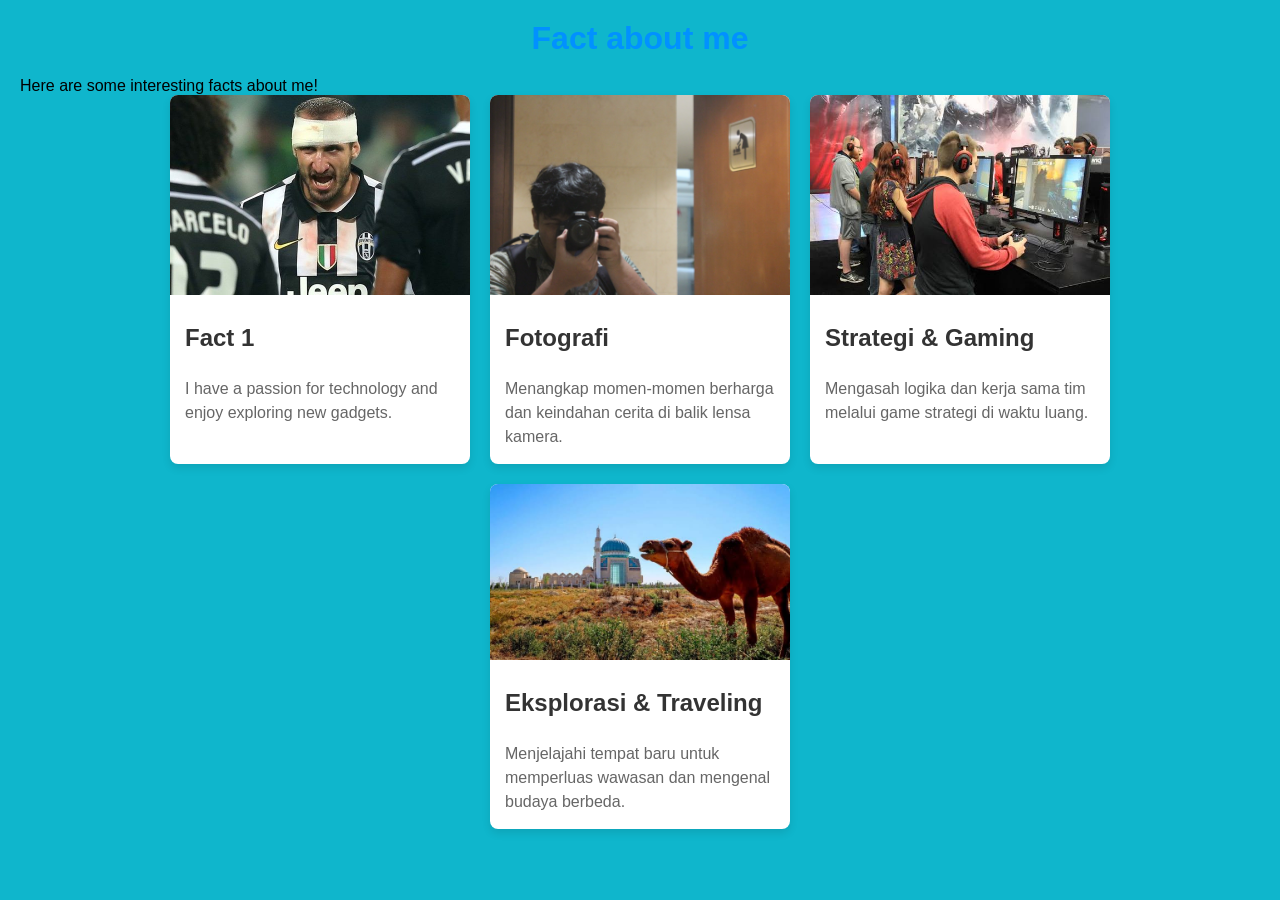
==== fact.html @ ef8ce2d4 "commit" ====
<!DOCTYPE html>
<html lang="en">
<head>
    <meta charset="UTF-8">      
    <meta name="viewport" content="width=device-width, initial-scale=1.0">
    <title>Fact about me</title>
    <link rel="stylesheet" href="fact.css">
</head>
<body>
     <h1>Fact about me</h1>
     <p>Here are some interesting facts about me!</p>
    <div class="container">
           
        <div class="card">
            <img src="kakang.jpg" alt="Description of image">
            <div class="card-content">
                <h2>Fact 1</h2>
                <p>I have a passion for technology and enjoy exploring new gadgets.</p>
            </div>
         </div>

        <div class="card">
    <img src="photography.jpg" alt="Fotografi">
    <div class="card-content">
        <h2>Fotografi</h2>
        <p>Menangkap momen-momen berharga dan keindahan cerita di balik lensa kamera.</p>
    </div>
</div>

<div class="card">
    <img src="gaming.jpg" alt="Gaming">
    <div class="card-content">
        <h2>Strategi & Gaming</h2>
        <p>Mengasah logika dan kerja sama tim melalui game strategi di waktu luang.</p>
    </div>
</div>

<div class="card">
    <img src="traveling.jpg" alt="Traveling">
    <div class="card-content">
        <h2>Eksplorasi & Traveling</h2>
        <p>Menjelajahi tempat baru untuk memperluas wawasan dan mengenal budaya berbeda.</p>
    </div>
</div>


    </div>

</body>
</html>
---- fact.css ----
*{
    margin: 0;
    padding: 0;
    box-sizing: border-box;
}

body {
    font-family: Arial, sans-serif;
    background-color: #0fb6cc;
    padding: 20px;
}

.container {
    display: flex;
    flex-wrap: wrap;
    gap: 20px;
    justify-content: center;
}

h1 {
    text-align: center;
    margin-bottom: 20px;
    color: #0191ff;
}

.card {
    background-color: #fff;
    border-radius: 8px;
    box-shadow: 0 4px 8px rgba(0, 0, 0, 0.1);
    overflow: hidden;
    width: 300px;
    transition: transform 0.3s ease;
}

.card img {
    width: 100%;
    height: auto;
    object-fit: cover;
}

.card-content h2 {
    font-size: 1.5em;
    margin: 10px 0;
    color: #333;
    padding: 15px;
}

.card-content p {
    padding: 0 15px 15px;
    color: #666;
    line-height: 1.5;
}
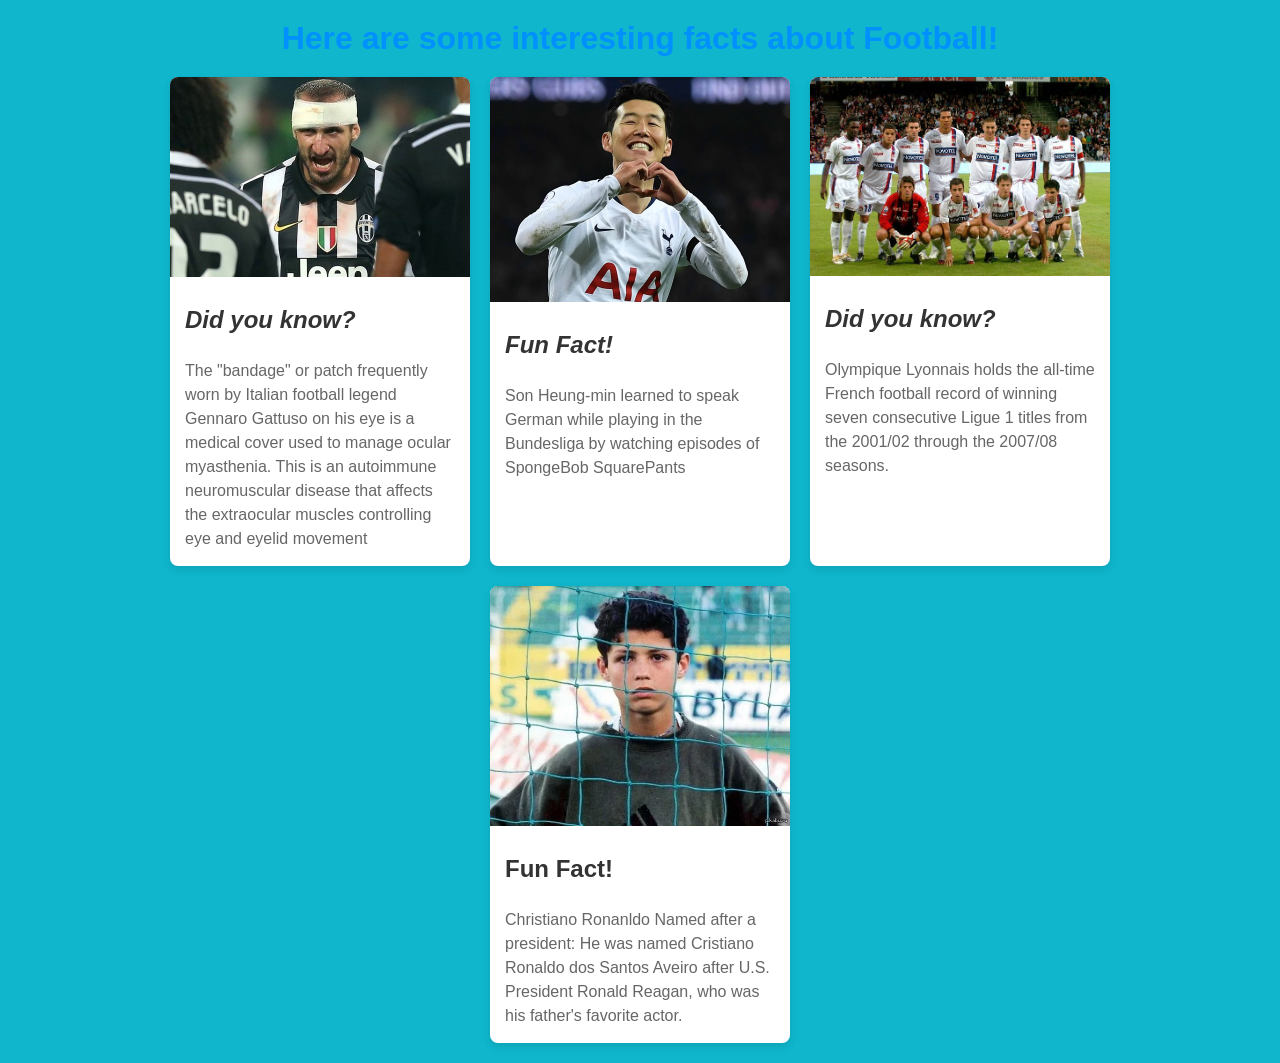
==== commit 84b2d831: "." ====
--- a/fact.html
+++ b/fact.html
@@ -7,39 +7,37 @@
     <link rel="stylesheet" href="fact.css">
 </head>
 <body>
-     <h1>Fact about me</h1>
-     <p>Here are some interesting facts about me!</p>
+    <H1>Here are some interesting facts about Football!</H1>
     <div class="container">
            
         <div class="card">
             <img src="kakang.jpg" alt="Description of image">
             <div class="card-content">
-                <h2>Fact 1</h2>
-                <p>I have a passion for technology and enjoy exploring new gadgets.</p>
+                <h2><i>Did you know?</i></h2>
+                <p>The "bandage" or patch frequently worn by Italian football legend Gennaro Gattuso on his eye is a medical cover used to manage ocular myasthenia. This is an autoimmune neuromuscular disease that affects the extraocular muscles controlling eye and eyelid movement</p>
             </div>
          </div>
 
         <div class="card">
-    <img src="photography.jpg" alt="Fotografi">
+    <img src="4154.jpg" alt="Fotografi">
     <div class="card-content">
-        <h2>Fotografi</h2>
-        <p>Menangkap momen-momen berharga dan keindahan cerita di balik lensa kamera.</p>
+        <h2><i>Fun Fact!</i></h2>
+        <p>Son Heung-min learned to speak German while playing in the Bundesliga by watching episodes of SpongeBob SquarePants</p>
     </div>
 </div>
 
 <div class="card">
-    <img src="gaming.jpg" alt="Gaming">
+    <img src="images.jpeg" alt="Gaming">
     <div class="card-content">
-        <h2>Strategi & Gaming</h2>
-        <p>Mengasah logika dan kerja sama tim melalui game strategi di waktu luang.</p>
+        <h2><i>Did you know?</i></h2>
+        <p>Olympique Lyonnais holds the all-time French football record of winning seven consecutive Ligue 1 titles from the 2001/02 through the 2007/08 seasons.</p>
     </div>
 </div>
 
 <div class="card">
-    <img src="traveling.jpg" alt="Traveling">
+    <img src="yronaldo.jpeg" alt="Traveling">
     <div class="card-content">
-        <h2>Eksplorasi & Traveling</h2>
-        <p>Menjelajahi tempat baru untuk memperluas wawasan dan mengenal budaya berbeda.</p>
+        <h2>Fun Fact!</h2>        <p> Christiano Ronanldo Named after a president: He was named Cristiano Ronaldo dos Santos Aveiro after U.S. President Ronald Reagan, who was his father's favorite actor.</p>
     </div>
 </div>
 
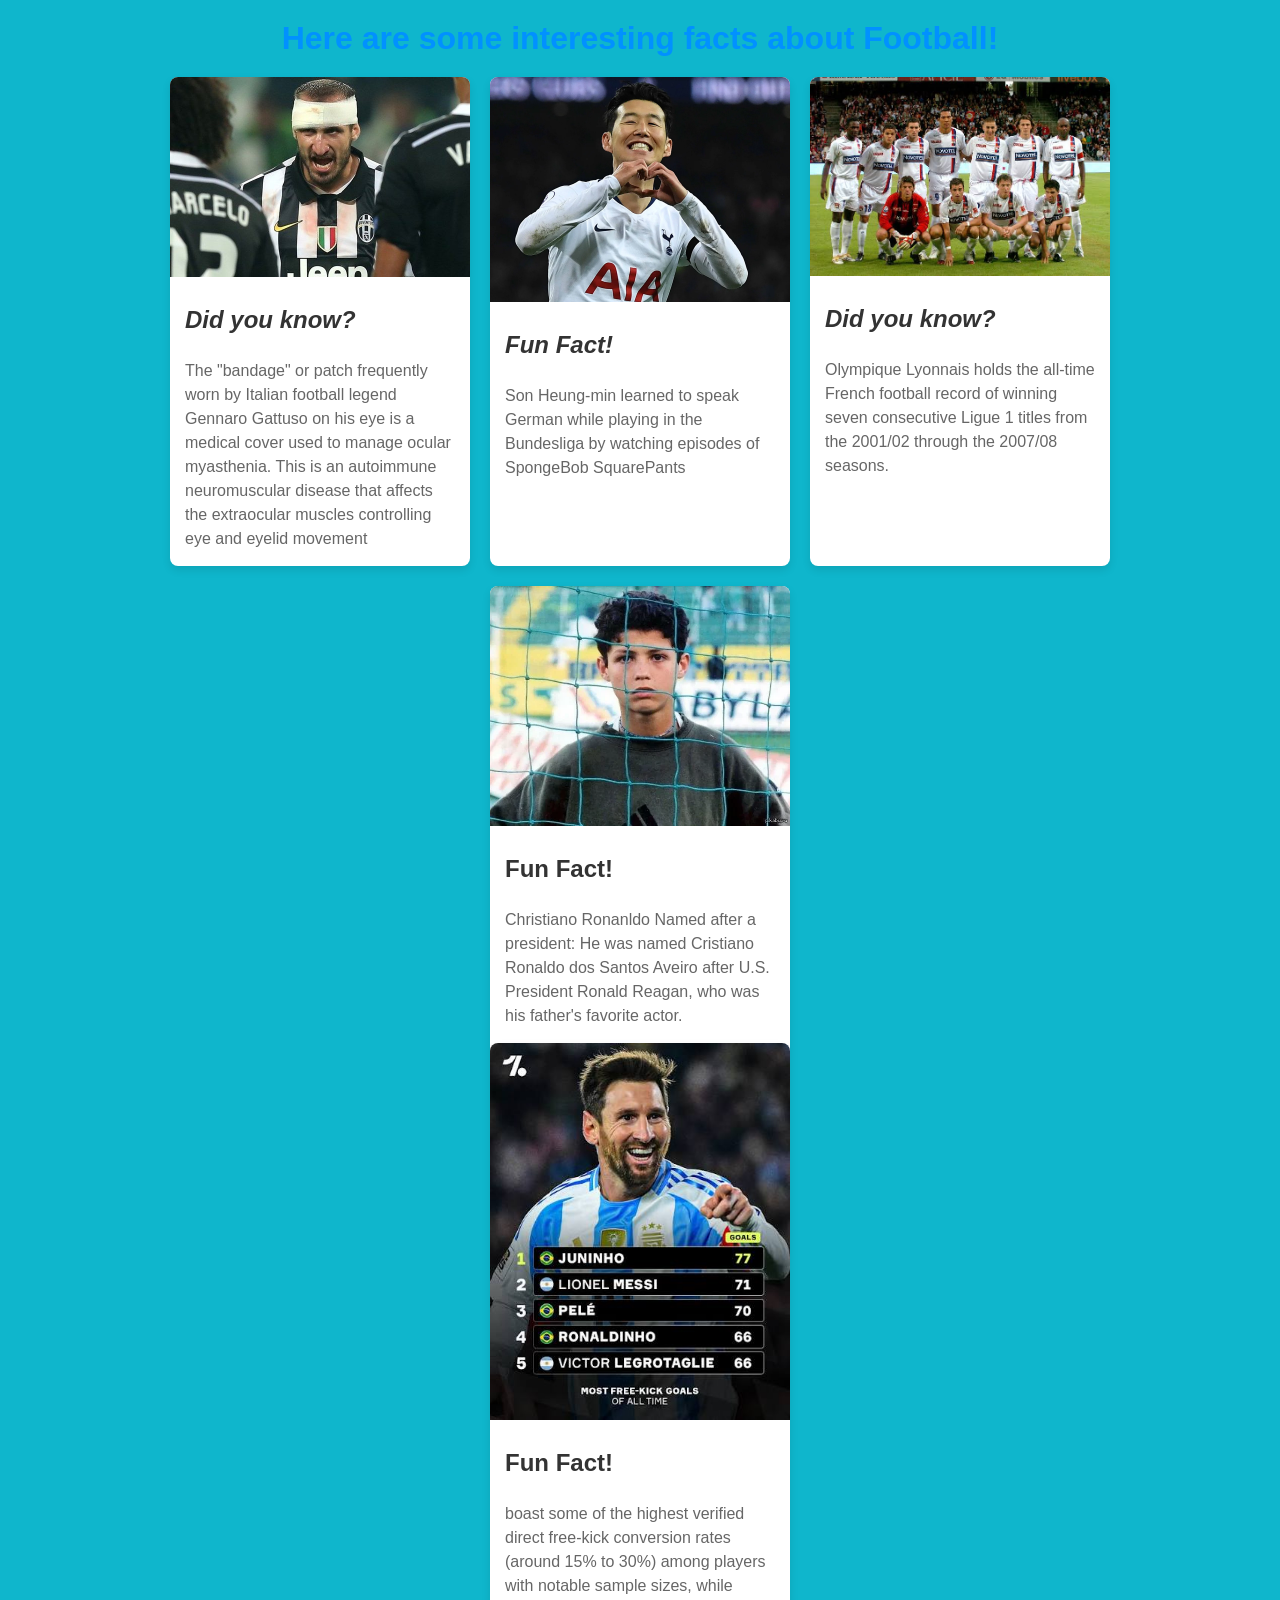
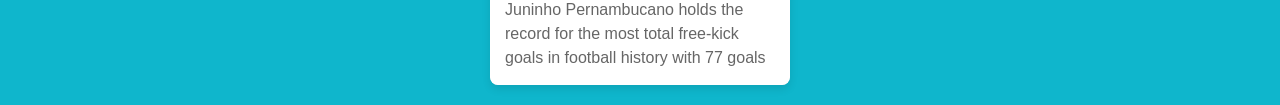
==== commit 42d68f88: "." ====
--- a/fact.html
+++ b/fact.html
@@ -37,7 +37,15 @@
 <div class="card">
     <img src="yronaldo.jpeg" alt="Traveling">
     <div class="card-content">
-        <h2>Fun Fact!</h2>        <p> Christiano Ronanldo Named after a president: He was named Cristiano Ronaldo dos Santos Aveiro after U.S. President Ronald Reagan, who was his father's favorite actor.</p>
+        <h2>Fun Fact!</h2>      
+          <p> Christiano Ronanldo Named after a president: He was named Cristiano Ronaldo dos Santos Aveiro after U.S. President Ronald Reagan, who was his father's favorite actor.</p>
+    </div>
+
+<div class="card">
+    <img src="juninho.jpeg" alt="Traveling">
+    <div class="card-content">
+        <h2>Fun Fact!</h2>      
+          <p>  boast some of the highest verified direct free-kick conversion rates (around 15% to 30%) among players with notable sample sizes, while Juninho Pernambucano holds the record for the most total free-kick goals in football history with 77 goals</p>
     </div>
 </div>
 
